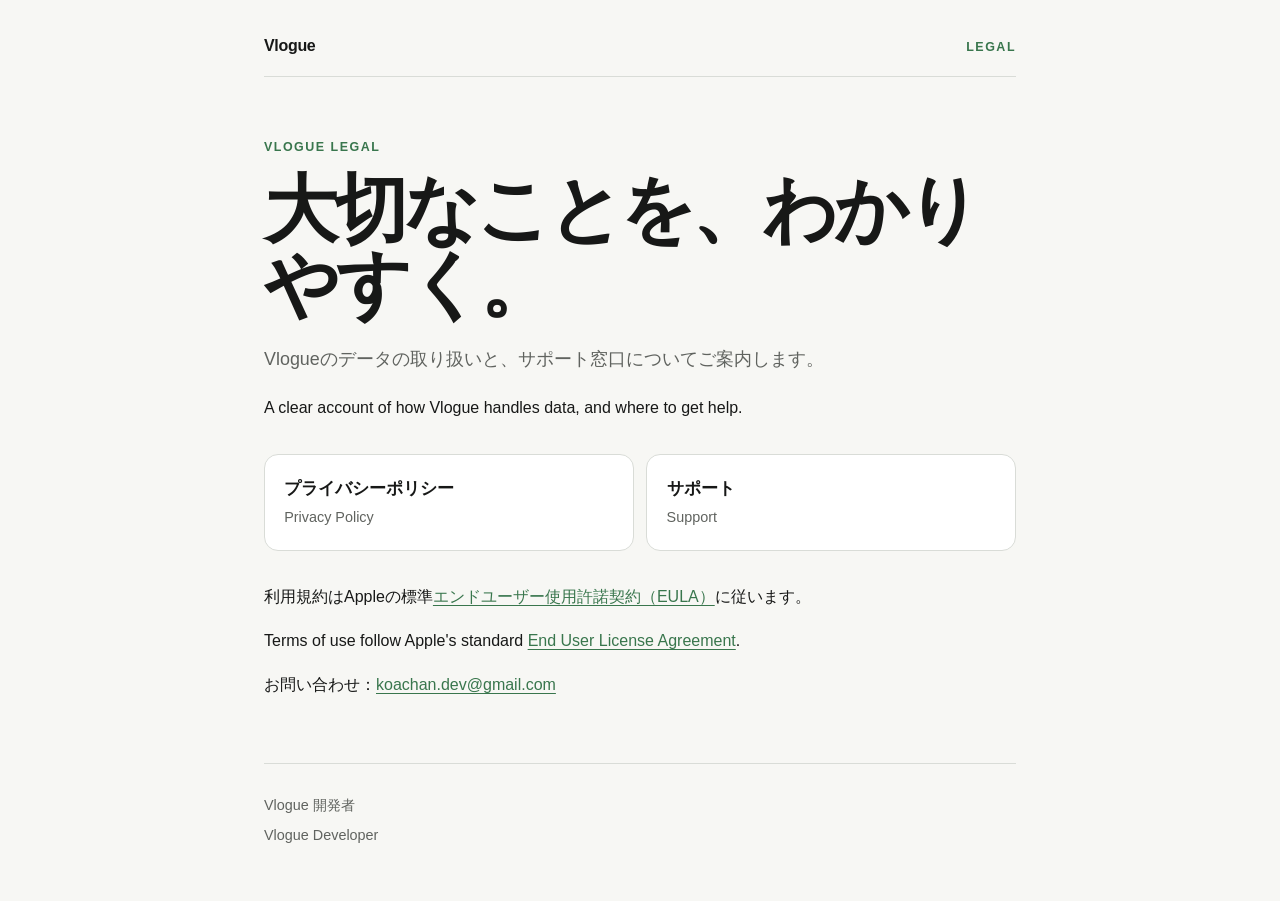
==== index.html @ 11999453 "Add Vlogue privacy policy and support pages Static GitHub Pages site registered as the App Store Con" ====
<!doctype html>
<html lang="ja">
<head>
  <meta charset="utf-8">
  <meta name="viewport" content="width=device-width, initial-scale=1">
  <meta name="description" content="Vlogueのプライバシーポリシーとサポート">
  <title>Vlogue Legal</title>
  <link rel="stylesheet" href="./assets/site.css">
</head>
<body>
  <header class="site-header">
    <a class="brand" href="./">Vlogue</a>
    <span class="eyebrow">Legal</span>
  </header>
  <main>
    <p class="eyebrow">Vlogue Legal</p>
    <h1>大切なことを、わかりやすく。</h1>
    <p class="lede">Vlogueのデータの取り扱いと、サポート窓口についてご案内します。</p>
    <p lang="en">A clear account of how Vlogue handles data, and where to get help.</p>
    <nav class="policy-nav" aria-label="法務文書">
      <a class="policy-card" href="./privacy/">
        <strong>プライバシーポリシー</strong>
        <span lang="en">Privacy Policy</span>
      </a>
      <a class="policy-card" href="./support/">
        <strong>サポート</strong>
        <span lang="en">Support</span>
      </a>
    </nav>
    <p>利用規約はAppleの標準<a href="https://www.apple.com/legal/internet-services/itunes/dev/stdeula/">エンドユーザー使用許諾契約（EULA）</a>に従います。</p>
    <p lang="en">Terms of use follow Apple's standard <a href="https://www.apple.com/legal/internet-services/itunes/dev/stdeula/">End User License Agreement</a>.</p>
    <p>お問い合わせ：<a href="mailto:koachan.dev@gmail.com">koachan.dev@gmail.com</a></p>
  </main>
  <footer class="site-footer">
    <p>Vlogue 開発者</p>
    <p lang="en">Vlogue Developer</p>
  </footer>
</body>
</html>
---- assets/site.css ----
:root {
  color-scheme: light dark;
  --page: #f7f7f4;
  --surface: #ffffff;
  --ink: #171817;
  --muted: #60635f;
  --line: #d9dcd7;
  --signal: #39764d;
  --max: 47rem;
}

@media (prefers-color-scheme: dark) {
  :root {
    --page: #0d0e0d;
    --surface: #181a18;
    --ink: #f4f4f1;
    --muted: #b0b1ac;
    --line: #343834;
    --signal: #8fbea0;
  }
}

* { box-sizing: border-box; }
html { scroll-behavior: smooth; }
body {
  margin: 0;
  background: var(--page);
  color: var(--ink);
  font: 16px/1.75 -apple-system, BlinkMacSystemFont, "Segoe UI", sans-serif;
}
a { color: var(--signal); text-underline-offset: 0.18em; }
a:focus-visible {
  outline: 3px solid var(--signal);
  outline-offset: 4px;
  border-radius: 3px;
}
.site-header, main, .site-footer {
  width: min(calc(100% - 2rem), var(--max));
  margin-inline: auto;
}
.site-header {
  padding-block: 2rem 1rem;
  display: flex;
  justify-content: space-between;
  gap: 1rem;
  align-items: baseline;
  border-bottom: 1px solid var(--line);
}
.brand {
  color: var(--ink);
  font-weight: 750;
  text-decoration: none;
  letter-spacing: -0.02em;
}
.eyebrow {
  color: var(--signal);
  font-size: 0.78rem;
  font-weight: 750;
  letter-spacing: 0.12em;
  text-transform: uppercase;
}
main { padding-block: 3rem; }
h1 {
  max-width: 18ch;
  font-size: clamp(2.25rem, 8vw, 4.6rem);
  line-height: 1.02;
  letter-spacing: -0.055em;
  margin: 0.4rem 0 1.4rem;
}
h2 {
  margin-top: 3.2rem;
  padding-top: 1rem;
  border-top: 1px solid var(--line);
  font-size: 1.35rem;
}
h3 { margin-top: 2rem; font-size: 1.05rem; }
h1, h2, h3, p, li, a { overflow-wrap: anywhere; }
p, li { max-width: 70ch; }
.lede { color: var(--muted); font-size: 1.12rem; }
.meta, .language-nav, .site-footer { color: var(--muted); font-size: 0.9rem; }
.language-nav { display: flex; flex-wrap: wrap; gap: 1rem; margin-block: 1.5rem; }
.policy-nav {
  display: grid;
  grid-template-columns: repeat(2, minmax(0, 1fr));
  gap: 0.8rem;
  margin-block: 2rem;
}
.policy-card {
  display: block;
  padding: 1.2rem;
  color: var(--ink);
  background: var(--surface);
  border: 1px solid var(--line);
  border-radius: 14px;
  text-decoration: none;
}
.policy-card:hover { border-color: var(--signal); }
.policy-card strong { display: block; font-size: 1.05rem; }
.policy-card span { color: var(--muted); font-size: 0.9rem; }
.language { min-width: 0; scroll-margin-top: 1rem; }
.site-footer { padding-block: 1.5rem 3rem; border-top: 1px solid var(--line); }
.site-footer p { margin: 0.3rem 0; }

@media (max-width: 36rem) {
  .site-header { align-items: flex-start; flex-direction: column; }
  .policy-nav { grid-template-columns: 1fr; }
}

@media (prefers-reduced-motion: reduce) {
  html { scroll-behavior: auto; }
}
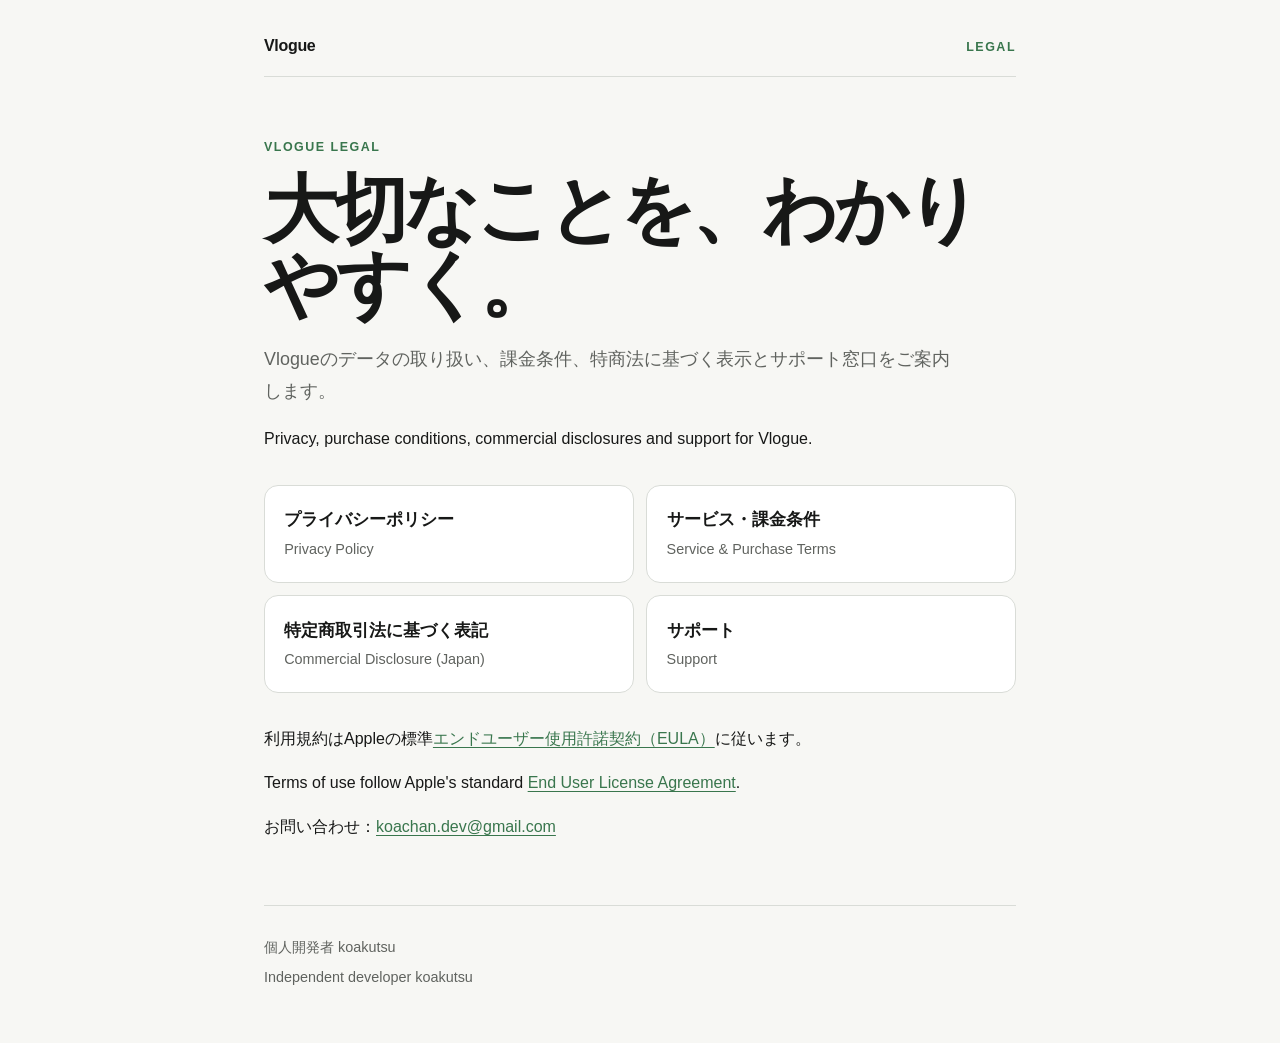
==== commit 7c8397d8: "Add commercial disclosures and align legal pages with Vlogue purchases" ====
--- a/index.html
+++ b/index.html
@@ -3,8 +3,10 @@
 <head>
   <meta charset="utf-8">
   <meta name="viewport" content="width=device-width, initial-scale=1">
-  <meta name="description" content="Vlogueのプライバシーポリシーとサポート">
+  <meta name="description" content="Vlogueのプライバシー・課金条件・特商法表示とサポート">
   <title>Vlogue Legal</title>
+  <link rel="icon" type="image/png" sizes="32x32" href="favicon.png">
+  <link rel="apple-touch-icon" href="apple-touch-icon.png">
   <link rel="stylesheet" href="./assets/site.css">
 </head>
 <body>
@@ -15,12 +17,18 @@
   <main>
     <p class="eyebrow">Vlogue Legal</p>
     <h1>大切なことを、わかりやすく。</h1>
-    <p class="lede">Vlogueのデータの取り扱いと、サポート窓口についてご案内します。</p>
-    <p lang="en">A clear account of how Vlogue handles data, and where to get help.</p>
+    <p class="lede">Vlogueのデータの取り扱い、課金条件、特商法に基づく表示とサポート窓口をご案内します。</p>
+    <p lang="en">Privacy, purchase conditions, commercial disclosures and support for Vlogue.</p>
     <nav class="policy-nav" aria-label="法務文書">
       <a class="policy-card" href="./privacy/">
         <strong>プライバシーポリシー</strong>
         <span lang="en">Privacy Policy</span>
+      </a>
+      <a class="policy-card" href="./terms/">
+        <strong>サービス・課金条件</strong><span lang="en">Service &amp; Purchase Terms</span>
+      </a>
+      <a class="policy-card" href="./commerce/">
+        <strong>特定商取引法に基づく表記</strong><span lang="en">Commercial Disclosure (Japan)</span>
       </a>
       <a class="policy-card" href="./support/">
         <strong>サポート</strong>
@@ -32,8 +40,8 @@
     <p>お問い合わせ：<a href="mailto:koachan.dev@gmail.com">koachan.dev@gmail.com</a></p>
   </main>
   <footer class="site-footer">
-    <p>Vlogue 開発者</p>
-    <p lang="en">Vlogue Developer</p>
+    <p>個人開発者 koakutsu</p>
+    <p lang="en">Independent developer koakutsu</p>
   </footer>
 </body>
 </html>
